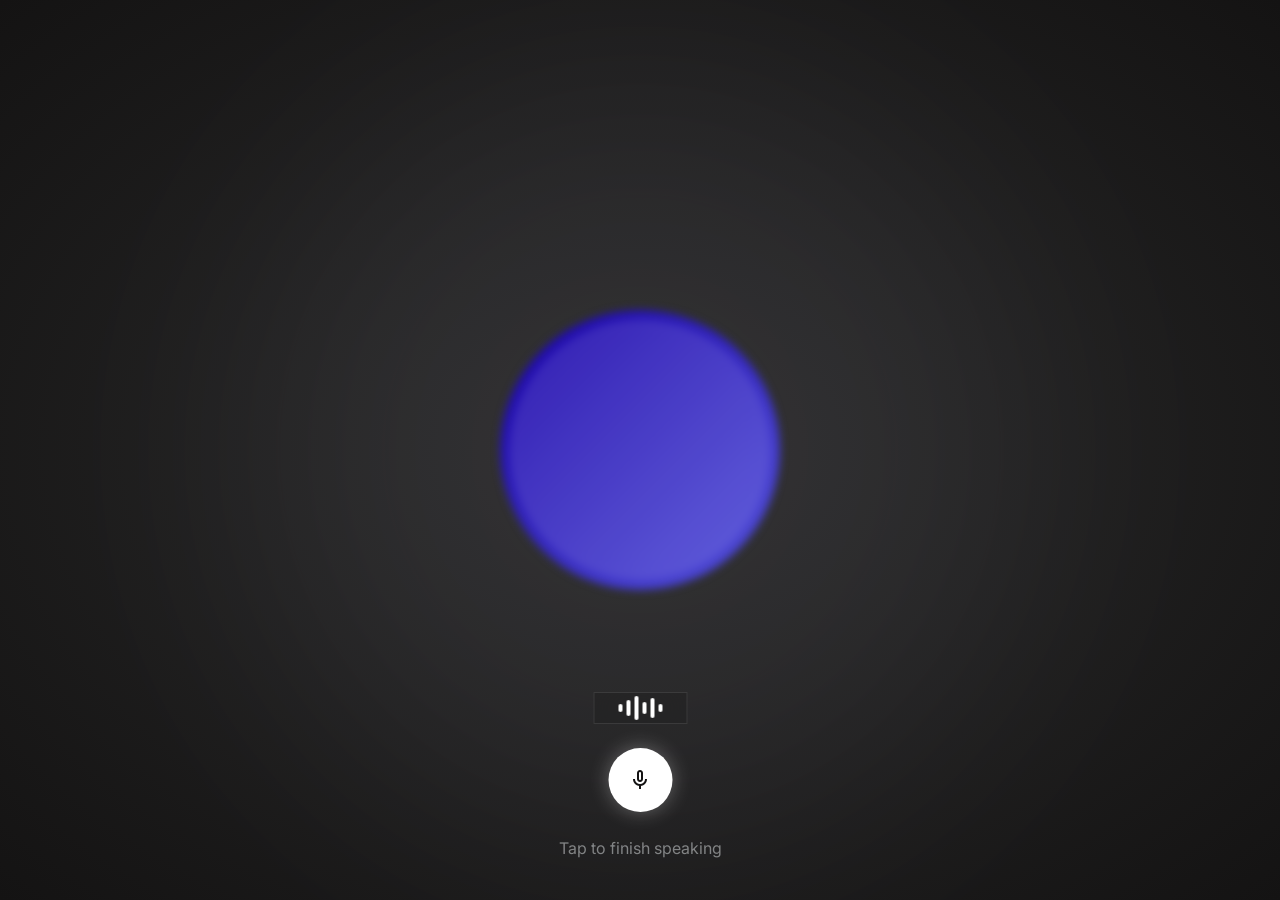
==== template/index.html @ de14b655 "first commit" ====
<!doctype html>

<html class="dark" lang="en">
  <head>
    <meta charset="utf-8" />
    <meta content="width=device-width, initial-scale=1.0" name="viewport" />
    <title>Aura AI - Voice Interaction</title>
    <link rel="stylesheet" href="../assets/style.css" />
    <link
      href="https://fonts.googleapis.com/css2?family=Material+Symbols+Outlined:wght,FILL@100..700,0..1&amp;display=swap"
      rel="stylesheet"
    />
    <link
      href="https://fonts.googleapis.com/css2?family=Hanken+Grotesk:wght@600;700&amp;family=Inter:wght@400&amp;family=JetBrains+Mono:wght@500&amp;display=swap"
      rel="stylesheet"
    />
  </head>
  <body>
    <main class="main">
      <div class="ambient-glow">
        <div class="glow-circle"></div>
      </div>

      <div class="orb-container">
        <div class="ai-orb"></div>
      </div>

      <div class="bottom-area">
        <div class="visualizer glass-panel">
          <div class="bar bar-h2 pulse-1"></div>
          <div class="bar bar-h4 pulse-2"></div>
          <div class="bar bar-h6 pulse-3"></div>
          <div class="bar bar-h3 pulse-4"></div>
          <div class="bar bar-h5 pulse-5"></div>
          <div class="bar bar-h2 pulse-6"></div>
        </div>

        <button class="action-btn">
          <span class="material-symbols-outlined icon-lg icon-mic">mic</span>
          <span class="material-symbols-outlined icon-lg icon-stop">stop</span>
        </button>

        <p class="hint-text">Tap to finish speaking</p>
      </div>
    </main>
  </body>
</html>
---- assets/style.css ----
*, *::before, *::after {
  box-sizing: border-box;
  margin: 0;
  padding: 0;
}

body {
  background-color: #141313;
  color: #e5e2e1;
  overflow: hidden;
  -webkit-font-smoothing: antialiased;
  -moz-osx-font-smoothing: grayscale;
  height: 100vh;
  width: 100%;
}

.main {
  position: relative;
  height: 100vh;
  width: 100%;
  background: radial-gradient(ellipse at center, #2a2a2a, #141313);
}



.ambient-glow {
  position: absolute;
  inset: 0;
  overflow: hidden;
  pointer-events: none;
}

.glow-circle {
  position: absolute;
  top: 50%;
  left: 50%;
  transform: translate(-50%, -50%);
  width: 800px;
  height: 800px;
  border-radius: 9999px;
  background-color: #e2dfff;
  opacity: 0.05;
  filter: blur(120px);
}

.orb-container {
  position: absolute;
  top: 50%;
  left: 50%;
  transform: translate(-50%, -50%);
  z-index: 10;
}

.bottom-area {
  position: absolute;
  bottom: 40px;
  left: 50%;
  transform: translateX(-50%);
  display: flex;
  flex-direction: column;
  align-items: center;
  gap: 24px;
  z-index: 20;
}

.visualizer {
  display: flex;
  align-items: center;
  gap: 0.25rem;
  height: 2rem;
  padding: 0.5rem 1.5rem;
}

.bar {
  width: 0.25rem;
  background-color: #ffffff;
  border-radius: 9999px;
}

.bar-h2 { height: 0.5rem; }
.bar-h3 { height: 0.75rem; }
.bar-h4 { height: 1rem; }
.bar-h5 { height: 1.25rem; }
.bar-h6 { height: 1.5rem; }

.action-btn {
  width: 4rem;
  height: 4rem;
  border-radius: 9999px;
  background-color: #ffffff;
  color: #141313;
  border: none;
  display: flex;
  align-items: center;
  justify-content: center;
  box-shadow: 0 0 20px rgba(255, 255, 255, 0.3);
  transition: all 300ms;
  position: relative;
  cursor: pointer;
}

.action-btn:hover {
  transform: scale(1.05);
}

.action-btn:active {
  transform: scale(0.95);
}

.action-btn .icon-mic {
  display: block;
}

.action-btn .icon-stop {
  display: none;
}

.action-btn:hover .icon-mic {
  display: none;
}

.action-btn:hover .icon-stop {
  display: block;
}

.icon-lg {
  font-size: 32px;
}

.hint-text {
  font-family: 'Inter', sans-serif;
  font-size: 16px;
  line-height: 1.5;
  color: #c4c7c8;
  opacity: 0.6;
}

.glass-panel {
  background: rgba(32, 31, 31, 0.4);
  backdrop-filter: blur(24px);
  -webkit-backdrop-filter: blur(24px);
  border: 1px solid rgba(255, 255, 255, 0.1);
}

@keyframes pulse-orb {
  0% {
    transform: scale(1);
    box-shadow: 0 0 40px 0 rgba(226, 223, 255, 0.2);
  }
  50% {
    transform: scale(1.05);
    box-shadow: 0 0 80px 20px rgba(226, 223, 255, 0.4);
  }
  100% {
    transform: scale(1);
    box-shadow: 0 0 40px 0 rgba(226, 223, 255, 0.2);
  }
}

@keyframes gradient-shift {
  0% { background-position: 0% 50%; }
  50% { background-position: 100% 50%; }
  100% { background-position: 0% 50%; }
}

.ai-orb {
  width: 280px;
  height: 280px;
  border-radius: 50%;
  background: linear-gradient(
    135deg,
    #1800a7 0%,
    #5351db 50%,
    #e2dfff 100%
  );
  background-size: 200% 200%;
  animation:
    pulse-orb 4s ease-in-out infinite,
    gradient-shift 6s ease infinite;
  filter: blur(4px);
  position: relative;
}

.ai-orb::after {
  content: "";
  position: absolute;
  top: 10px;
  left: 10px;
  right: 10px;
  bottom: 10px;
  border-radius: 50%;
  background: rgba(255, 255, 255, 0.1);
  backdrop-filter: blur(10px);
}

@keyframes pulse {
  0%, 100% { opacity: 1; }
  50% { opacity: 0.5; }
}

.pulse-1 { animation: pulse 1s ease-in-out infinite; }
.pulse-2 { animation: pulse 1.2s ease-in-out infinite 0.1s; }
.pulse-3 { animation: pulse 0.8s ease-in-out infinite 0.2s; }
.pulse-4 { animation: pulse 1.5s ease-in-out infinite 0.3s; }
.pulse-5 { animation: pulse 0.9s ease-in-out infinite 0.4s; }
.pulse-6 { animation: pulse 1.1s ease-in-out infinite 0.5s; }

@keyframes blink-cursor {
  0%, 100% { opacity: 1; }
  50% { opacity: 0; }
}

.typing-cursor::after {
  content: "|";
  animation: blink-cursor 1s step-end infinite;
  color: #ffffff;
  margin-left: 4px;
}
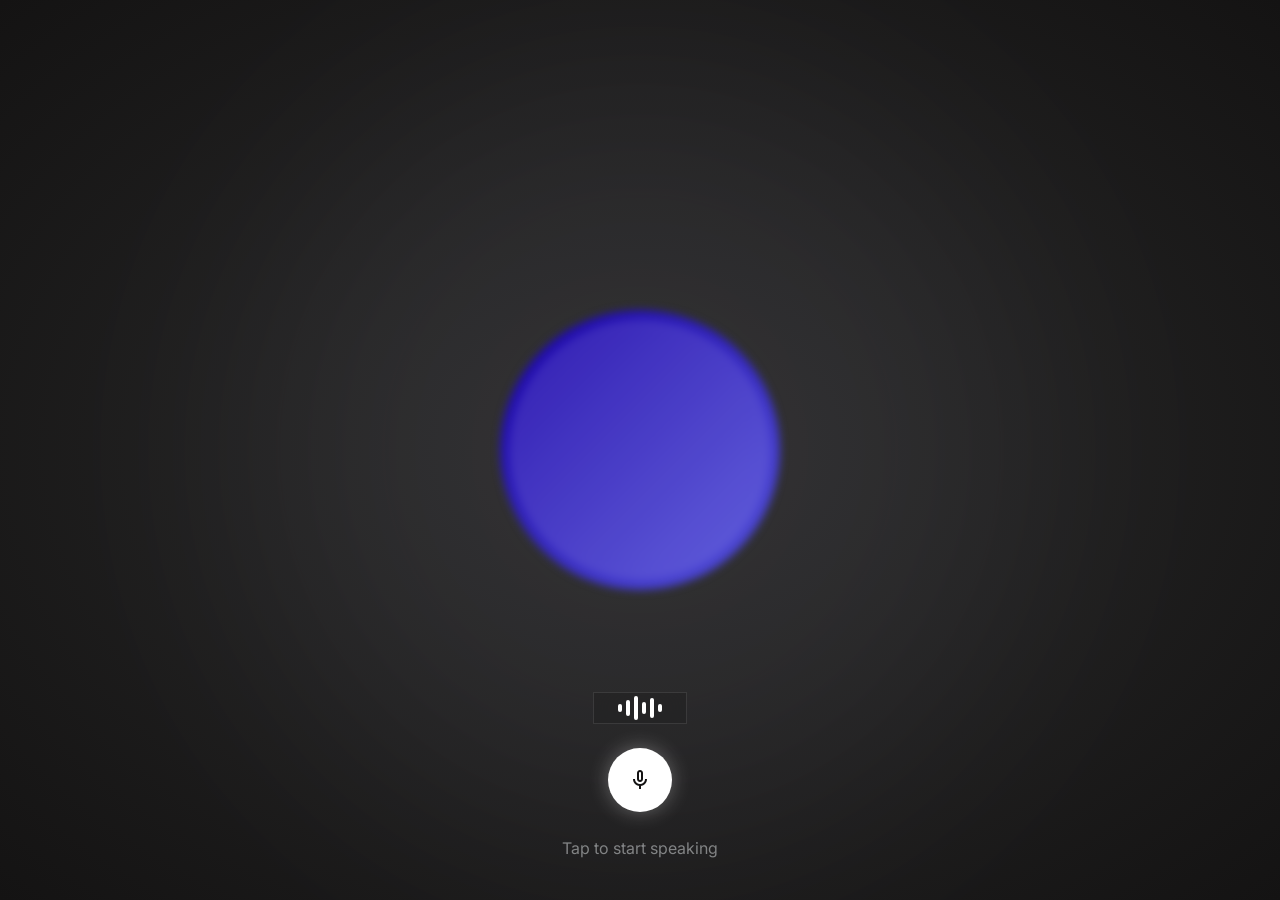
==== commit 885ab4ed: "Integracion Web del Asistente" ====
--- a/template/index.html
+++ b/template/index.html
@@ -5,7 +5,7 @@
     <meta charset="utf-8" />
     <meta content="width=device-width, initial-scale=1.0" name="viewport" />
     <title>Aura AI - Voice Interaction</title>
-    <link rel="stylesheet" href="../assets/style.css" />
+    <link rel="stylesheet" href="/assets/style.css" />
     <link
       href="https://fonts.googleapis.com/css2?family=Material+Symbols+Outlined:wght,FILL@100..700,0..1&amp;display=swap"
       rel="stylesheet"
@@ -25,6 +25,10 @@
         <div class="ai-orb"></div>
       </div>
 
+      <div id="question-bubble" class="bubble-question hidden">
+        <span id="question-text"></span>
+      </div>
+
       <div class="bottom-area">
         <div class="visualizer glass-panel">
           <div class="bar bar-h2 pulse-1"></div>
@@ -35,13 +39,14 @@
           <div class="bar bar-h2 pulse-6"></div>
         </div>
 
-        <button class="action-btn">
+        <button class="action-btn" id="mic-btn">
           <span class="material-symbols-outlined icon-lg icon-mic">mic</span>
           <span class="material-symbols-outlined icon-lg icon-stop">stop</span>
         </button>
 
-        <p class="hint-text">Tap to finish speaking</p>
+        <p class="hint-text">Tap to start speaking</p>
       </div>
     </main>
+    <script src="/assets/app.js"></script>
   </body>
 </html>
--- a/assets/style.css
+++ b/assets/style.css
@@ -216,3 +216,62 @@
   color: #ffffff;
   margin-left: 4px;
 }
+
+.bubble-question {
+  position: absolute;
+  bottom: 200px;
+  right: 40px;
+  max-width: 320px;
+  background: rgba(32, 31, 31, 0.6);
+  backdrop-filter: blur(24px);
+  -webkit-backdrop-filter: blur(24px);
+  border: 1px solid rgba(255, 255, 255, 0.1);
+  border-radius: 1.5rem;
+  padding: 1rem 1.5rem;
+  font-family: 'Inter', sans-serif;
+  font-size: 15px;
+  color: #e5e2e1;
+  z-index: 25;
+  animation: fadeInUp 0.3s ease;
+}
+
+.bubble-question::after {
+  content: '';
+  position: absolute;
+  bottom: -8px;
+  right: 24px;
+  width: 16px;
+  height: 16px;
+  background: rgba(32, 31, 31, 0.6);
+  border-right: 1px solid rgba(255, 255, 255, 0.1);
+  border-bottom: 1px solid rgba(255, 255, 255, 0.1);
+  transform: rotate(45deg);
+  backdrop-filter: blur(24px);
+  -webkit-backdrop-filter: blur(24px);
+}
+
+.hidden {
+  display: none !important;
+}
+
+.action-btn.recording {
+  box-shadow: 0 0 30px rgba(255, 75, 75, 0.4);
+}
+
+.action-btn.recording .icon-mic {
+  display: none;
+}
+
+.action-btn.recording .icon-stop {
+  display: block;
+}
+
+.action-btn:disabled {
+  opacity: 0.5;
+  cursor: not-allowed;
+}
+
+@keyframes fadeInUp {
+  from { opacity: 0; transform: translateY(8px); }
+  to   { opacity: 1; transform: translateY(0); }
+}
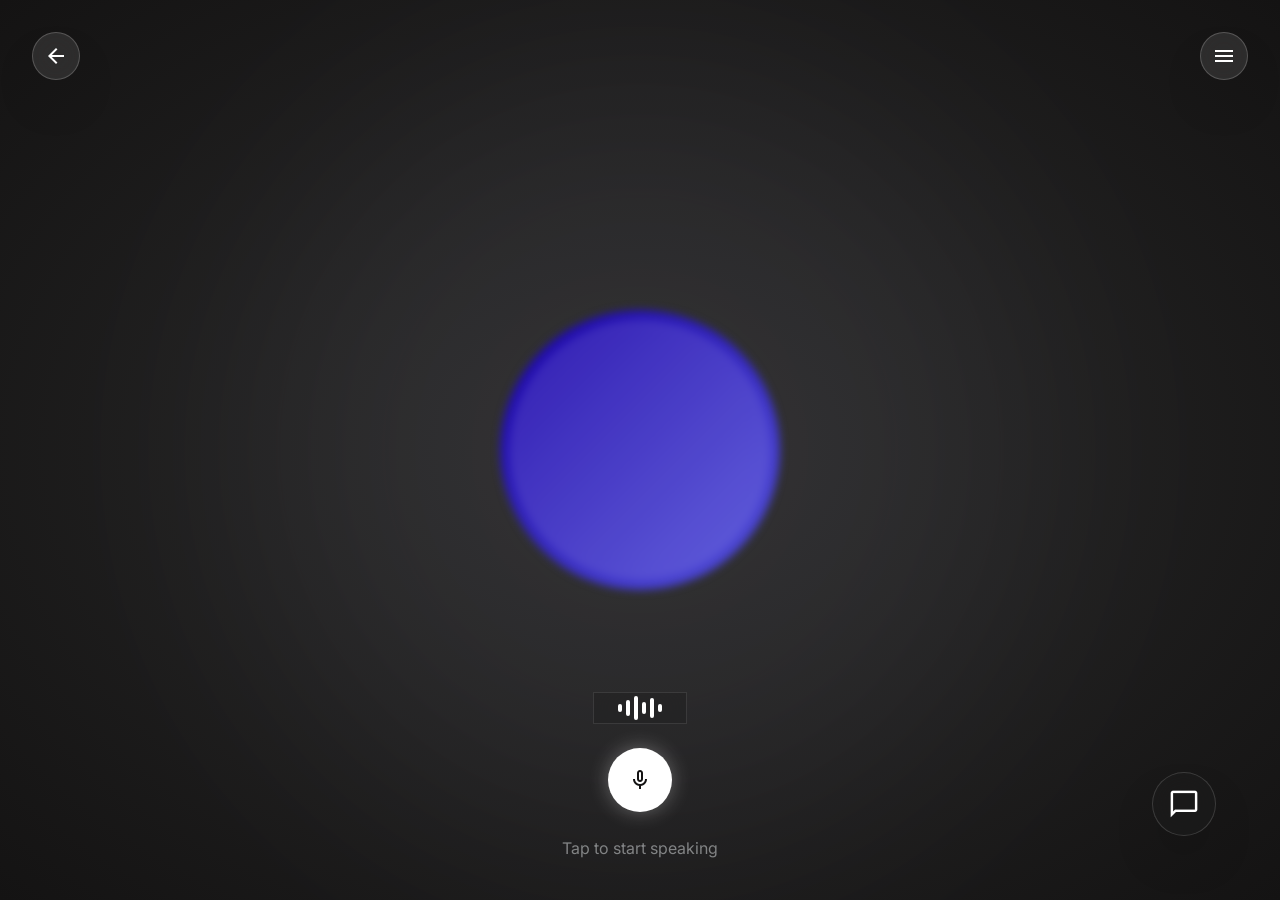
==== commit b95e3b62: "Intgreacion de Chat" ====
--- a/template/index.html
+++ b/template/index.html
@@ -17,16 +17,18 @@
   </head>
   <body>
     <main class="main">
+      <button class="header-btn header-btn-left">
+        <span class="material-symbols-outlined">arrow_back</span>
+      </button>
+      <button class="header-btn header-btn-right">
+        <span class="material-symbols-outlined">menu</span>
+      </button>
       <div class="ambient-glow">
         <div class="glow-circle"></div>
       </div>
 
       <div class="orb-container">
         <div class="ai-orb"></div>
-      </div>
-
-      <div id="question-bubble" class="bubble-question hidden">
-        <span id="question-text"></span>
       </div>
 
       <div class="bottom-area">
@@ -47,6 +49,21 @@
         <p class="hint-text">Tap to start speaking</p>
       </div>
     </main>
+    <div id="chat-popover" class="chat-popover glass-panel hidden">
+      <div class="chat-header">
+        <div class="chat-header-left">
+          <div class="chat-status-dot"></div>
+          <span class="chat-title">Aura AI</span>
+        </div>
+        <button id="chat-close-btn" class="chat-close-btn">
+          <span class="material-symbols-outlined">close</span>
+        </button>
+      </div>
+      <div class="chat-messages" id="chat-messages"></div>
+    </div>
+    <button id="chat-toggle-btn" class="chat-bubble-btn glass-panel">
+      <span class="material-symbols-outlined icon-chat">chat_bubble</span>
+    </button>
     <script src="/assets/app.js"></script>
   </body>
 </html>
--- a/assets/style.css
+++ b/assets/style.css
@@ -21,7 +21,45 @@
   background: radial-gradient(ellipse at center, #2a2a2a, #141313);
 }
 
-
+.header-btn {
+  position: fixed;
+  top: 2rem;
+  width: 3rem;
+  height: 3rem;
+  border-radius: 9999px;
+  background: rgba(255, 255, 255, 0.1);
+  backdrop-filter: blur(24px);
+  -webkit-backdrop-filter: blur(24px);
+  border: 1px solid rgba(255, 255, 255, 0.2);
+  display: flex;
+  align-items: center;
+  justify-content: center;
+  box-shadow: 0 25px 50px -12px rgba(0, 0, 0, 0.25);
+  transition: all 300ms;
+  z-index: 50;
+  cursor: pointer;
+}
+
+.header-btn:hover {
+  transform: scale(1.05);
+}
+
+.header-btn:active {
+  transform: scale(0.95);
+}
+
+.header-btn .material-symbols-outlined {
+  color: #ffffff;
+  font-size: 24px;
+}
+
+.header-btn-left {
+  left: 2rem;
+}
+
+.header-btn-right {
+  right: 2rem;
+}
 
 .ambient-glow {
   position: absolute;
@@ -217,39 +255,6 @@
   margin-left: 4px;
 }
 
-.bubble-question {
-  position: absolute;
-  bottom: 200px;
-  right: 40px;
-  max-width: 320px;
-  background: rgba(32, 31, 31, 0.6);
-  backdrop-filter: blur(24px);
-  -webkit-backdrop-filter: blur(24px);
-  border: 1px solid rgba(255, 255, 255, 0.1);
-  border-radius: 1.5rem;
-  padding: 1rem 1.5rem;
-  font-family: 'Inter', sans-serif;
-  font-size: 15px;
-  color: #e5e2e1;
-  z-index: 25;
-  animation: fadeInUp 0.3s ease;
-}
-
-.bubble-question::after {
-  content: '';
-  position: absolute;
-  bottom: -8px;
-  right: 24px;
-  width: 16px;
-  height: 16px;
-  background: rgba(32, 31, 31, 0.6);
-  border-right: 1px solid rgba(255, 255, 255, 0.1);
-  border-bottom: 1px solid rgba(255, 255, 255, 0.1);
-  transform: rotate(45deg);
-  backdrop-filter: blur(24px);
-  -webkit-backdrop-filter: blur(24px);
-}
-
 .hidden {
   display: none !important;
 }
@@ -271,7 +276,149 @@
   cursor: not-allowed;
 }
 
-@keyframes fadeInUp {
-  from { opacity: 0; transform: translateY(8px); }
-  to   { opacity: 1; transform: translateY(0); }
-}
+.chat-bubble-btn {
+  position: fixed;
+  bottom: 64px;
+  right: 64px;
+  width: 4rem;
+  height: 4rem;
+  border-radius: 9999px;
+  border: 1px solid rgba(255, 255, 255, 0.15);
+  display: flex;
+  align-items: center;
+  justify-content: center;
+  box-shadow: 0 25px 50px -12px rgba(0, 0, 0, 0.25);
+  transition: all 300ms;
+  z-index: 50;
+  cursor: pointer;
+}
+
+.chat-bubble-btn:hover {
+  transform: scale(1.05);
+}
+
+.chat-bubble-btn:active {
+  transform: scale(0.95);
+}
+
+.chat-bubble-btn .icon-chat {
+  font-size: 32px;
+  color: #ffffff;
+}
+
+.chat-popover {
+  position: fixed;
+  bottom: 80px;
+  right: 64px;
+  width: 20rem;
+  height: 450px;
+  border-radius: 2rem;
+  box-shadow: 0 25px 50px -12px rgba(0, 0, 0, 0.25);
+  display: flex;
+  flex-direction: column;
+  z-index: 50;
+  overflow: hidden;
+  transition: all 300ms;
+}
+
+.chat-popover:not(.hidden) {
+  animation: chatSlideIn 0.3s ease;
+}
+
+.chat-header {
+  padding: 1rem;
+  border-bottom: 1px solid rgba(255, 255, 255, 0.1);
+  display: flex;
+  align-items: center;
+  justify-content: space-between;
+  background: rgba(255, 255, 255, 0.05);
+}
+
+.chat-header-left {
+  display: flex;
+  align-items: center;
+  gap: 0.5rem;
+}
+
+.chat-status-dot {
+  width: 0.5rem;
+  height: 0.5rem;
+  border-radius: 9999px;
+  background: #ffffff;
+  animation: pulse 2s ease-in-out infinite;
+}
+
+.chat-title {
+  font-family: 'Hanken Grotesk', sans-serif;
+  font-size: 14px;
+  font-weight: 600;
+  color: #ffffff;
+}
+
+.chat-close-btn {
+  background: none;
+  border: none;
+  cursor: pointer;
+  color: rgba(255, 255, 255, 0.6);
+  display: flex;
+  align-items: center;
+  justify-content: center;
+  transition: color 200ms;
+  font-size: 24px;
+}
+
+.chat-close-btn:hover {
+  color: #ffffff;
+}
+
+.chat-messages {
+  flex: 1;
+  overflow-y: auto;
+  padding: 1rem;
+  display: flex;
+  flex-direction: column;
+  gap: 1rem;
+}
+
+.message-user {
+  display: flex;
+  flex-direction: column;
+  align-items: flex-end;
+}
+
+.message-user-text {
+  background: #ffffff;
+  color: #141313;
+  padding: 0.5rem 1rem;
+  border-radius: 1rem;
+  border-top-right-radius: 0;
+  max-width: 85%;
+  font-family: 'Inter', sans-serif;
+  font-size: 14px;
+  line-height: 1.5;
+}
+
+.message-ai {
+  display: flex;
+  flex-direction: column;
+  align-items: flex-start;
+}
+
+.message-ai-text {
+  background: rgba(255, 255, 255, 0.1);
+  color: #e5e2e1;
+  padding: 0.5rem 1rem;
+  border-radius: 1rem;
+  border-top-left-radius: 0;
+  max-width: 85%;
+  font-family: 'Inter', sans-serif;
+  font-size: 14px;
+  line-height: 1.5;
+}
+
+@keyframes chatSlideIn {
+  from { opacity: 0; transform: translateY(10px); }
+  to { opacity: 1; transform: translateY(0); }
+}
+
+
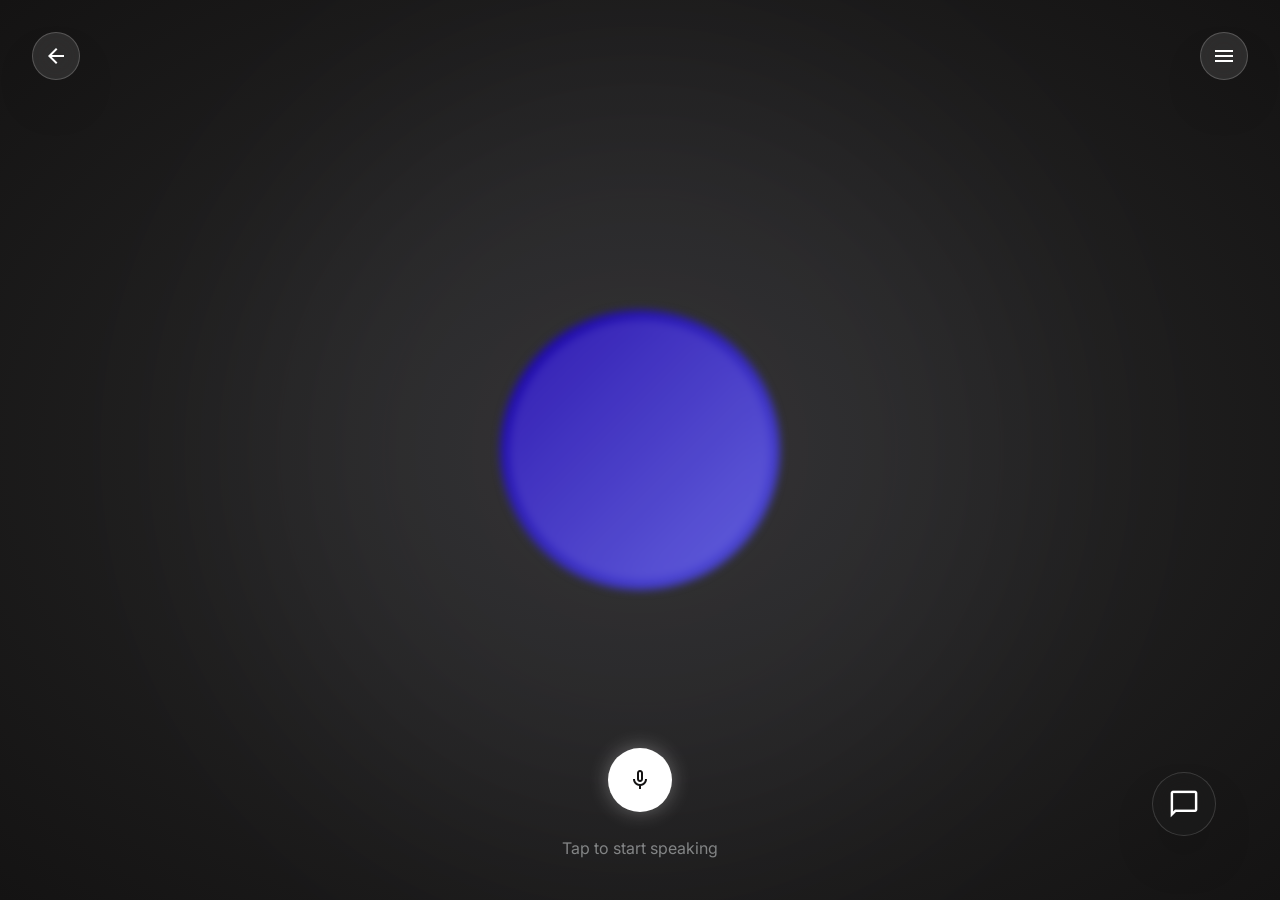
==== commit 969f91c3: "Depa IA" ====
--- a/template/index.html
+++ b/template/index.html
@@ -4,7 +4,7 @@
   <head>
     <meta charset="utf-8" />
     <meta content="width=device-width, initial-scale=1.0" name="viewport" />
-    <title>Aura AI - Voice Interaction</title>
+    <title>Depa IA - Asistente de Voz</title>
     <link rel="stylesheet" href="/assets/style.css" />
     <link
       href="https://fonts.googleapis.com/css2?family=Material+Symbols+Outlined:wght,FILL@100..700,0..1&amp;display=swap"
@@ -32,7 +32,7 @@
       </div>
 
       <div class="bottom-area">
-        <div class="visualizer glass-panel">
+        <div class="visualizer glass-panel hidden" id="visualizer">
           <div class="bar bar-h2 pulse-1"></div>
           <div class="bar bar-h4 pulse-2"></div>
           <div class="bar bar-h6 pulse-3"></div>
@@ -53,7 +53,7 @@
       <div class="chat-header">
         <div class="chat-header-left">
           <div class="chat-status-dot"></div>
-          <span class="chat-title">Aura AI</span>
+          <span class="chat-title">Depa IA</span>
         </div>
         <button id="chat-close-btn" class="chat-close-btn">
           <span class="material-symbols-outlined">close</span>
